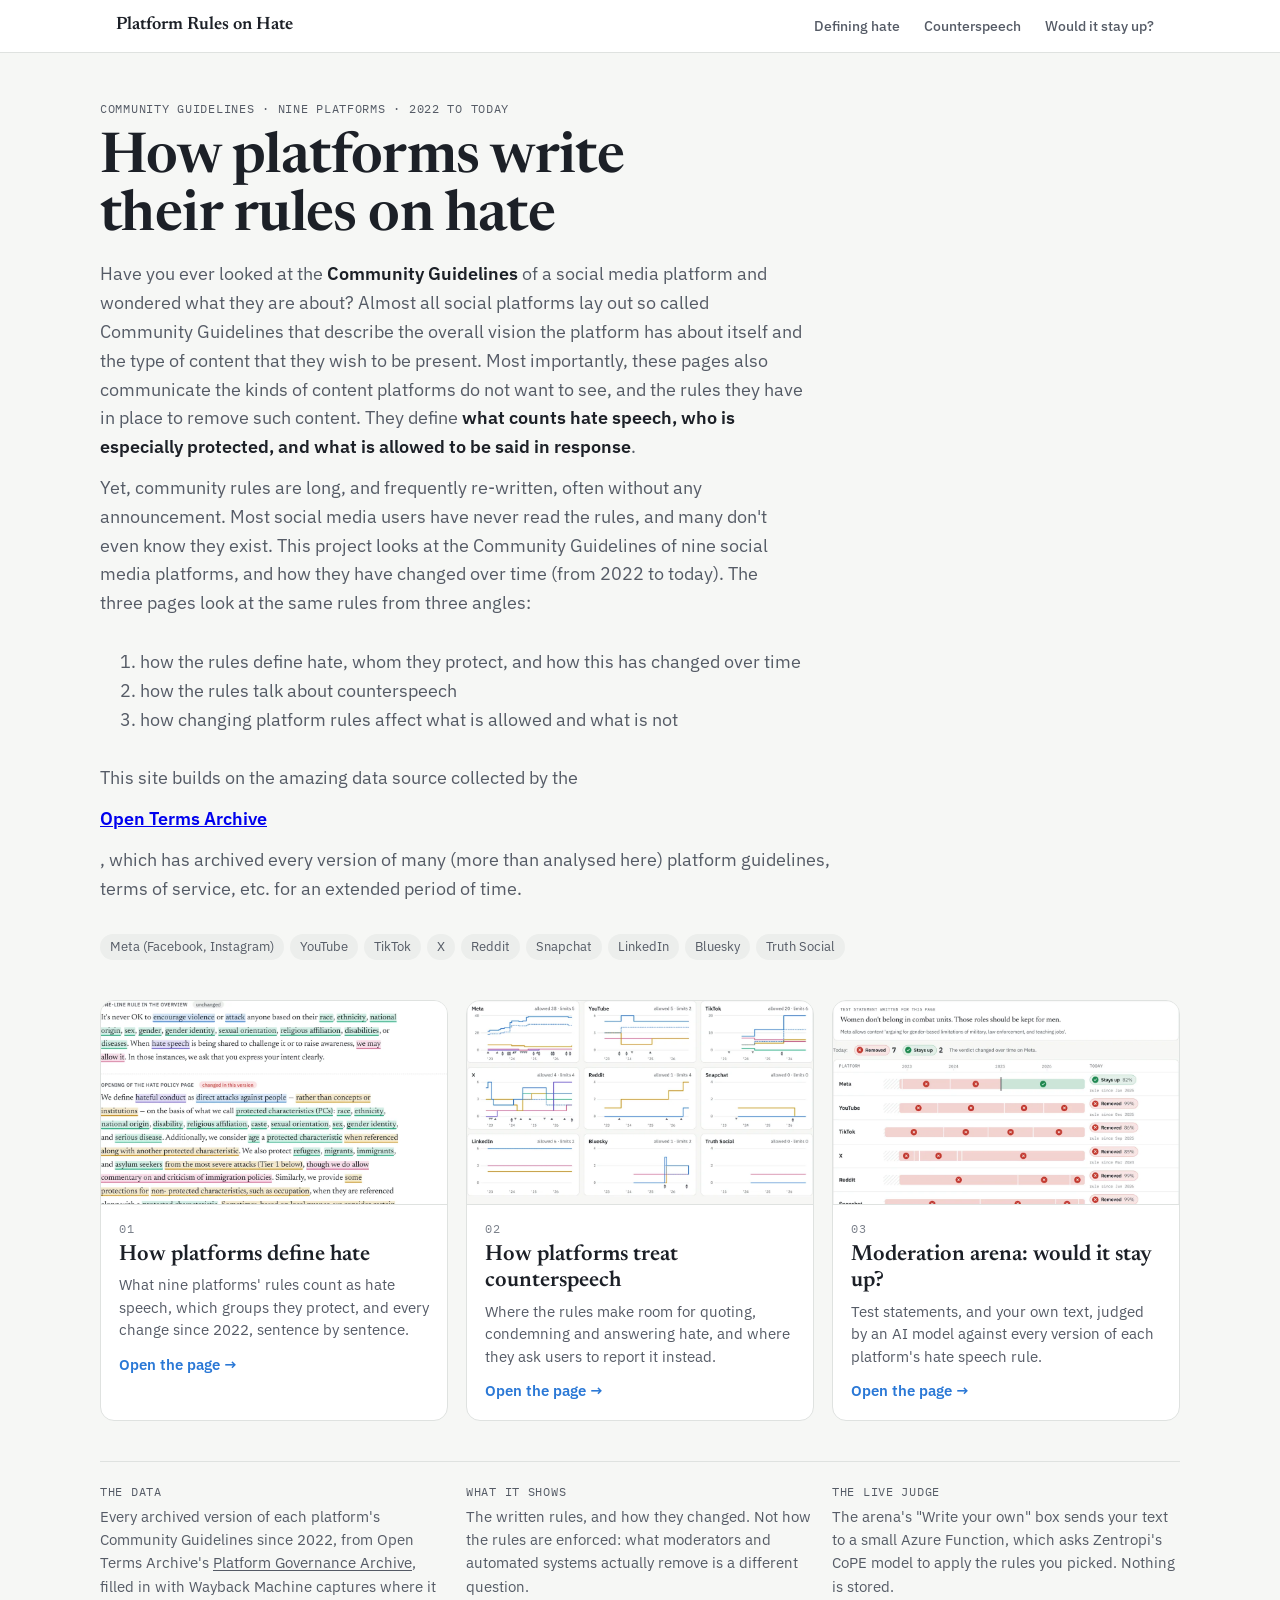
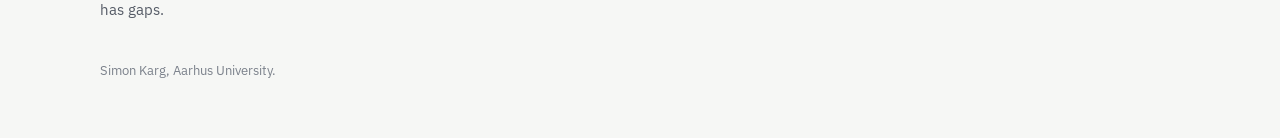
==== index.html @ 5f4159fd "Landing page intro" ====
<!doctype html>
<html lang="en"><head><meta charset="utf-8">
<meta name="viewport" content="width=device-width, initial-scale=1, viewport-fit=cover">
<title>Platform Rules on Hate</title>
<meta name="description" content="How nine social media platforms write, and rewrite, their rules on hate speech, 2022 to today.">
<link rel="preconnect" href="https://fonts.googleapis.com"><link rel="preconnect" href="https://fonts.gstatic.com" crossorigin>
<link rel="stylesheet" href="https://fonts.googleapis.com/css2?family=Newsreader:ital,opsz,wght@0,6..72,400;0,6..72,600;1,6..72,400&family=IBM+Plex+Sans:wght@400;500;600&family=IBM+Plex+Mono&display=swap">
<style>
:root { --paper:#f6f7f5; --sheet:#fff; --ink:#1c2027; --ink-2:#555b66; --ink-3:#7b818b; --rule:#dfe2e0; --chip:#eceeec; --accent:#2a78d6; color-scheme: light; }
@media (prefers-color-scheme: dark) { :root { --paper:#13161b; --sheet:#1b1f26; --ink:#e7e9ec; --ink-2:#a2a8b3; --ink-3:#868c97; --rule:#2e333c; --chip:#262b33; --accent:#4b93ea; color-scheme: dark; } }
* { box-sizing: border-box; }
body { background: var(--paper); color: var(--ink); font: 16px/1.6 "IBM Plex Sans", system-ui, sans-serif;
  padding: 0 max(16px, env(safe-area-inset-left, 0px)) 56px; }
main { max-width: 1080px; margin: 0 auto; display: grid; gap: 40px; }
.hero { display: grid; grid-template-columns: minmax(0, 1fr); gap: 14px; padding-top: 20px; max-width: 760px; }
.eyebrow { font: 12px "IBM Plex Mono", monospace; letter-spacing: .06em; text-transform: uppercase; color: var(--ink-2); }
h1 { font: 600 clamp(34px, 6vw, 56px)/1.04 Newsreader, Georgia, serif; margin: 0; text-wrap: balance; letter-spacing: -.01em; }
.intro { display: grid; gap: 12px; font-size: 18px; line-height: 1.6; color: var(--ink-2); }
.intro p { margin: 0; max-width: 64ch; }
.intro strong { color: var(--ink); font-weight: 600; }
.platforms { display: flex; flex-wrap: wrap; gap: 6px; margin-top: 4px; }
.platforms span { font-size: 13px; padding: 3px 10px; border-radius: 999px; background: var(--chip); color: var(--ink-2); }
.cards { display: grid; grid-template-columns: repeat(3, minmax(0, 1fr)); gap: 18px; }
@media (max-width: 900px) { .cards { grid-template-columns: minmax(0, 1fr); max-width: 620px; } }
a.card { display: grid; grid-template-rows: auto 1fr; background: var(--sheet); border: 1px solid var(--rule); border-radius: 14px;
  overflow: hidden; color: inherit; text-decoration: none; transition: border-color .15s, transform .15s, box-shadow .15s; }
a.card:hover, a.card:focus-visible { border-color: var(--ink-3); transform: translateY(-2px); box-shadow: 0 10px 28px -16px rgb(0 0 0 / .35); outline: none; }
a.card:focus-visible { outline: 2px solid var(--accent); outline-offset: 2px; }
@media (prefers-reduced-motion: reduce) { a.card { transition: none; } a.card:hover { transform: none; } }
.shot { aspect-ratio: 17 / 10; background: var(--chip); border-bottom: 1px solid var(--rule); overflow: hidden; }
.shot img { width: 100%; height: 100%; object-fit: cover; object-position: top left; display: block; }
.ct { padding: 16px 18px 18px; display: grid; gap: 6px; align-content: start; }
.ct .n { font: 12px "IBM Plex Mono", monospace; color: var(--ink-3); letter-spacing: .05em; text-transform: uppercase; }
.ct b { font: 600 22px/1.2 Newsreader, Georgia, serif; }
.ct span { color: var(--ink-2); font-size: 15px; line-height: 1.5; }
.ct .go { color: var(--accent); font-weight: 600; font-size: 14.5px; margin-top: 6px; }
.about { display: grid; grid-template-columns: repeat(3, minmax(0, 1fr)); gap: 18px; border-top: 1px solid var(--rule); padding-top: 22px; }
@media (max-width: 900px) { .about { grid-template-columns: minmax(0, 1fr); } }
.about h2 { font: 12px "IBM Plex Mono", monospace; letter-spacing: .06em; text-transform: uppercase; color: var(--ink-2); margin: 0 0 6px; font-weight: 400; }
.about p { margin: 0; font-size: 14.5px; color: var(--ink-2); max-width: 46ch; }
.about a { color: inherit; text-underline-offset: 2px; }
footer { font-size: 13px; color: var(--ink-3); }
</style>

<style id="pp-nav-css">
html { overflow-x: clip; scroll-padding-top: 64px; }   /* links to #anchors land below the bar */
body { margin: 0 !important; padding-top: 0 !important; }
.pp-nav { --n-bg: #ffffff; --n-ink: #1c2027; --n-ink2: #555b66; --n-rule: #dfe2e0; --n-on: #1c2027;
  position: sticky; top: 0; z-index: 50; margin: 0 calc(50% - 50vw) 28px; background: var(--n-bg);
  border-bottom: 1px solid var(--n-rule); font: 500 14px/1.2 "IBM Plex Sans", system-ui, -apple-system, sans-serif; }
@media (prefers-color-scheme: dark) { .pp-nav { --n-bg: #1b1f26; --n-ink: #e7e9ec; --n-ink2: #a2a8b3; --n-rule: #2e333c; --n-on: #e7e9ec; } }
.pp-nav .pp-in { max-width: 1080px; margin: 0 auto; padding: 0 max(16px, env(safe-area-inset-left, 0px));
  display: flex; align-items: center; gap: 8px 24px; min-height: 52px; }
.pp-nav a { color: var(--n-ink2); text-decoration: none; }
.pp-nav .pp-home { color: var(--n-ink); font: 600 18px/1.1 Newsreader, Georgia, serif; white-space: nowrap; margin-right: auto; }
.pp-nav .pp-links { display: flex; gap: 4px; overflow-x: auto; scrollbar-width: none; }
.pp-nav .pp-links a { padding: 16px 10px 14px; white-space: nowrap; border-bottom: 2px solid transparent; }
.pp-nav .pp-links a:hover { color: var(--n-ink); }
.pp-nav .pp-links a[aria-current="page"] { color: var(--n-on); border-bottom-color: var(--n-on); }
.pp-nav a:focus-visible { outline: 2px solid #2a78d6; outline-offset: -2px; }
@media (max-width: 640px) {
  .pp-nav .pp-in { flex-wrap: wrap; gap: 0; padding-top: 10px; }
  .pp-nav .pp-home { width: 100%; font-size: 16px; }
  .pp-nav .pp-links { margin: 0 -10px; }
  .pp-nav .pp-links a { padding: 10px 10px 9px; font-size: 13.5px; }
}
</style>
</head><body>
<nav class="pp-nav" aria-label="Site"><div class="pp-in"><a class="pp-home" href="./" aria-current="page">Platform Rules on Hate</a><div class="pp-links"><a href="hate_definitions.html">Defining hate</a><a href="counterspeech.html">Counterspeech</a><a href="arena.html">Would it stay up?</a></div></div></nav>
<main>
<header class="hero">
  <div class="eyebrow">Community Guidelines · nine platforms · 2022 to today</div>
  <h1>How platforms write their rules on hate</h1>
  <div class="intro"><!-- The landing page's introduction. Plain HTML paragraphs;
     build_site.py puts this file in as it is.  -->
<p>
     Have you ever looked at the <strong>Community Guidelines</strong> of a social media platform and wondered what they
     are about?

     Almost all social platforms lay out so called Community Guidelines that describe the overall vision the platform
     has about itself and the type of content that they wish to be present.

     Most importantly, these pages also communicate the kinds of content platforms do not want to see, and the rules
     they have in place to remove such content. They define <strong>what counts hate speech, who is especially
          protected, and
          what is allowed to be said in response</strong>.
</p>
<p>
     Yet, community rules are long, and frequently re-written, often without any announcement. Most social media users
     have never read the rules, and many don't even know they exist.

     This project looks at the Community Guidelines of nine social media platforms, and how they have changed over time
     (from 2022 to today). The three pages look at the same rules from three angles:

<ol>
     <li>how the rules define hate, whom they protect, and how this has changed over time</li>
     <li>how the rules talk about counterspeech</li>
     <li>how changing platform rules affect what is allowed and what is not</li>
</ol>


This site builds on the amazing data source collected by the <strong><a href="https://opentermsarchive.org"
          target="_blank" rel="noopener noreferrer">Open Terms Archive</a></strong>, which has archived every
version of many (more than analysed here) platform guidelines, terms of service, etc. for an extended period of
time.


</p></div>
  <div class="platforms" aria-label="Platforms"><span>Meta (Facebook, Instagram)</span><span>YouTube</span><span>TikTok</span><span>X</span><span>Reddit</span><span>Snapchat</span><span>LinkedIn</span><span>Bluesky</span><span>Truth Social</span></div>
</header>
<nav class="cards" aria-label="The three pages"><a class="card" href="hate_definitions.html"><div class="shot"><picture><source srcset="img/hate_definitions-dark.webp" media="(prefers-color-scheme: dark)"><img src="img/hate_definitions-light.webp" alt="Preview of How platforms define hate" loading="lazy" width="1020" height="600"></picture></div><div class="ct"><span class="n">01</span><b>How platforms define hate</b><span>What nine platforms&#x27; rules count as hate speech, which groups they protect, and every change since 2022, sentence by sentence.</span><span class="go">Open the page →</span></div></a><a class="card" href="counterspeech.html"><div class="shot"><picture><source srcset="img/counterspeech-dark.webp" media="(prefers-color-scheme: dark)"><img src="img/counterspeech-light.webp" alt="Preview of How platforms treat counterspeech" loading="lazy" width="1020" height="600"></picture></div><div class="ct"><span class="n">02</span><b>How platforms treat counterspeech</b><span>Where the rules make room for quoting, condemning and answering hate, and where they ask users to report it instead.</span><span class="go">Open the page →</span></div></a><a class="card" href="arena.html"><div class="shot"><picture><source srcset="img/arena-dark.webp" media="(prefers-color-scheme: dark)"><img src="img/arena-light.webp" alt="Preview of Moderation arena: would it stay up?" loading="lazy" width="1020" height="600"></picture></div><div class="ct"><span class="n">03</span><b>Moderation arena: would it stay up?</b><span>Test statements, and your own text, judged by an AI model against every version of each platform&#x27;s hate speech rule.</span><span class="go">Open the page →</span></div></a></nav>
<section class="about">
  <div><h2>The data</h2><p>Every archived version of each platform's Community Guidelines since 2022, from Open Terms Archive's
  <a href="https://github.com/OpenTermsArchive/pga-versions">Platform Governance Archive</a>, filled in with Wayback Machine captures where it has gaps.</p></div>
  <div><h2>What it shows</h2><p>The written rules, and how they changed. Not how the rules are enforced: what moderators and
  automated systems actually remove is a different question.</p></div>
  <div><h2>The live judge</h2><p>The arena's "Write your own" box sends your text to a small Azure Function, which asks Zentropi's
  CoPE model to apply the rules you picked. Nothing is stored.</p></div>
</section>
<footer>Simon Karg, Aarhus University.</footer>
</main>

</body></html>
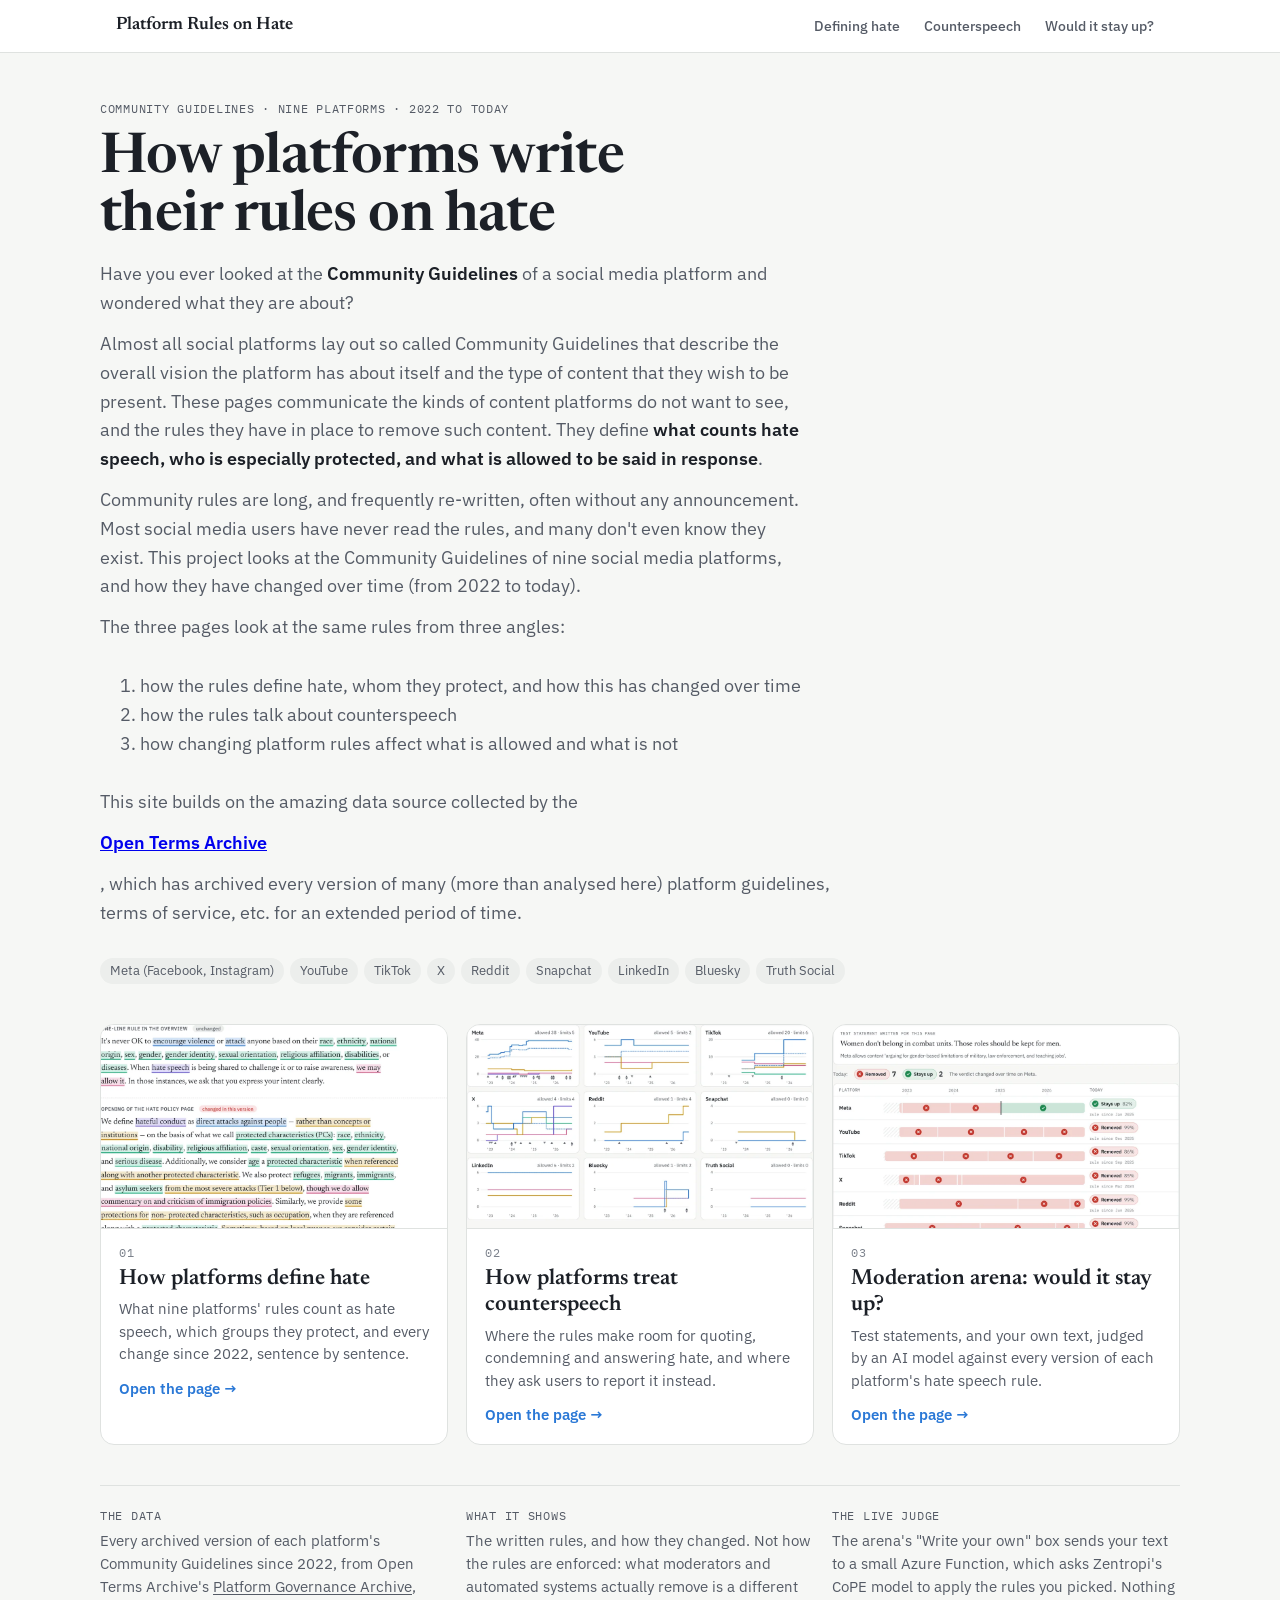
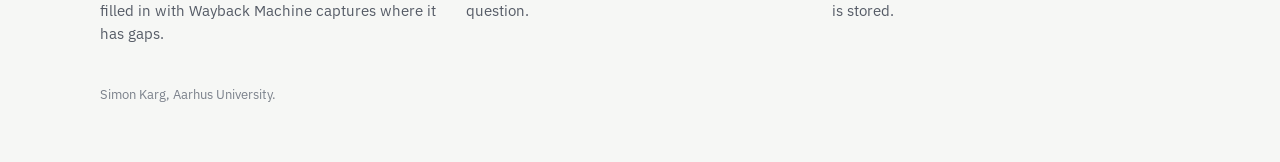
==== commit c6d38428: "update intro" ====
--- a/index.html
+++ b/index.html
@@ -76,21 +76,26 @@
 <p>
      Have you ever looked at the <strong>Community Guidelines</strong> of a social media platform and wondered what they
      are about?
-
+</p>
+<p>
      Almost all social platforms lay out so called Community Guidelines that describe the overall vision the platform
      has about itself and the type of content that they wish to be present.
 
-     Most importantly, these pages also communicate the kinds of content platforms do not want to see, and the rules
+     These pages communicate the kinds of content platforms do not want to see, and the rules
      they have in place to remove such content. They define <strong>what counts hate speech, who is especially
           protected, and
           what is allowed to be said in response</strong>.
 </p>
 <p>
-     Yet, community rules are long, and frequently re-written, often without any announcement. Most social media users
+     Community rules are long, and frequently re-written, often without any announcement. Most social media users
      have never read the rules, and many don't even know they exist.
 
      This project looks at the Community Guidelines of nine social media platforms, and how they have changed over time
-     (from 2022 to today). The three pages look at the same rules from three angles:
+     (from 2022 to today).
+
+</p>
+<p>
+     The three pages look at the same rules from three angles:
 
 <ol>
      <li>how the rules define hate, whom they protect, and how this has changed over time</li>
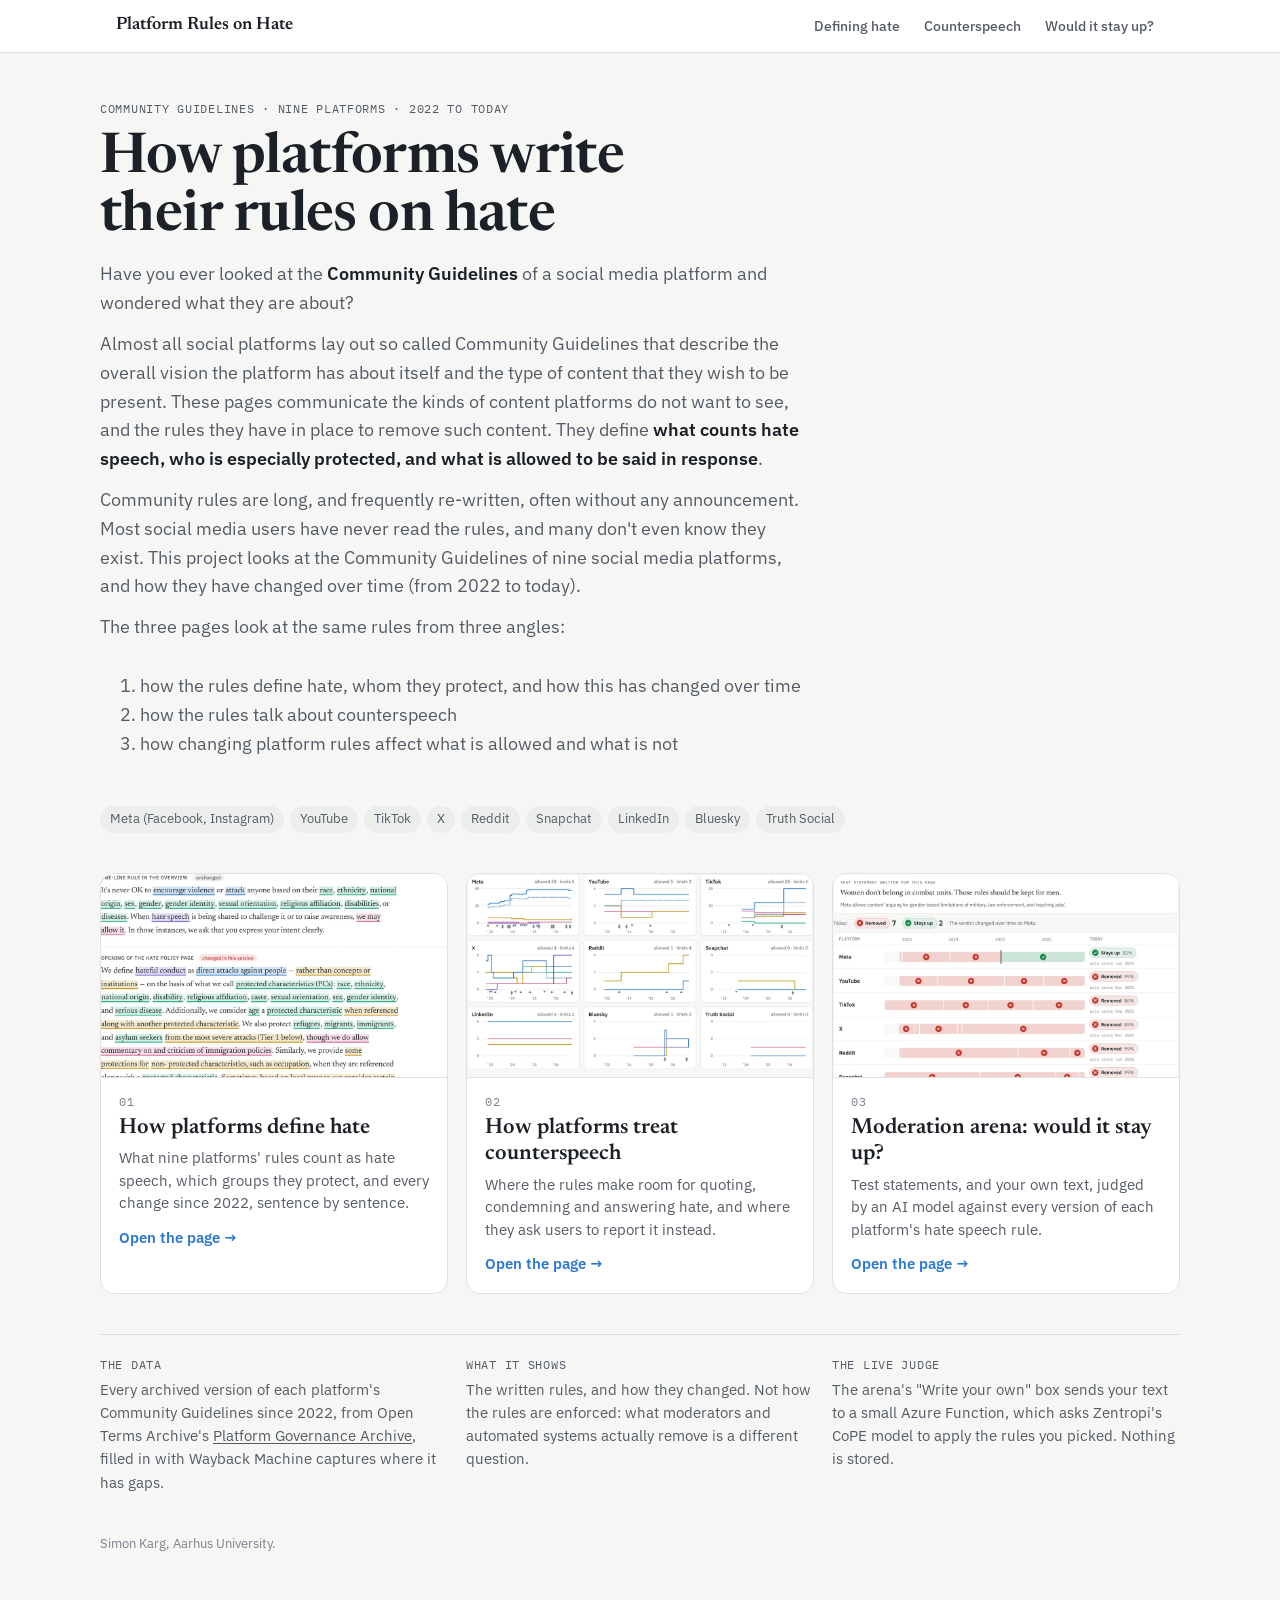
==== commit 7c20363c: "remove broken link" ====
--- a/index.html
+++ b/index.html
@@ -103,13 +103,6 @@
      <li>how changing platform rules affect what is allowed and what is not</li>
 </ol>
 
-
-This site builds on the amazing data source collected by the <strong><a href="https://opentermsarchive.org"
-          target="_blank" rel="noopener noreferrer">Open Terms Archive</a></strong>, which has archived every
-version of many (more than analysed here) platform guidelines, terms of service, etc. for an extended period of
-time.
-
-
 </p></div>
   <div class="platforms" aria-label="Platforms"><span>Meta (Facebook, Instagram)</span><span>YouTube</span><span>TikTok</span><span>X</span><span>Reddit</span><span>Snapchat</span><span>LinkedIn</span><span>Bluesky</span><span>Truth Social</span></div>
 </header>
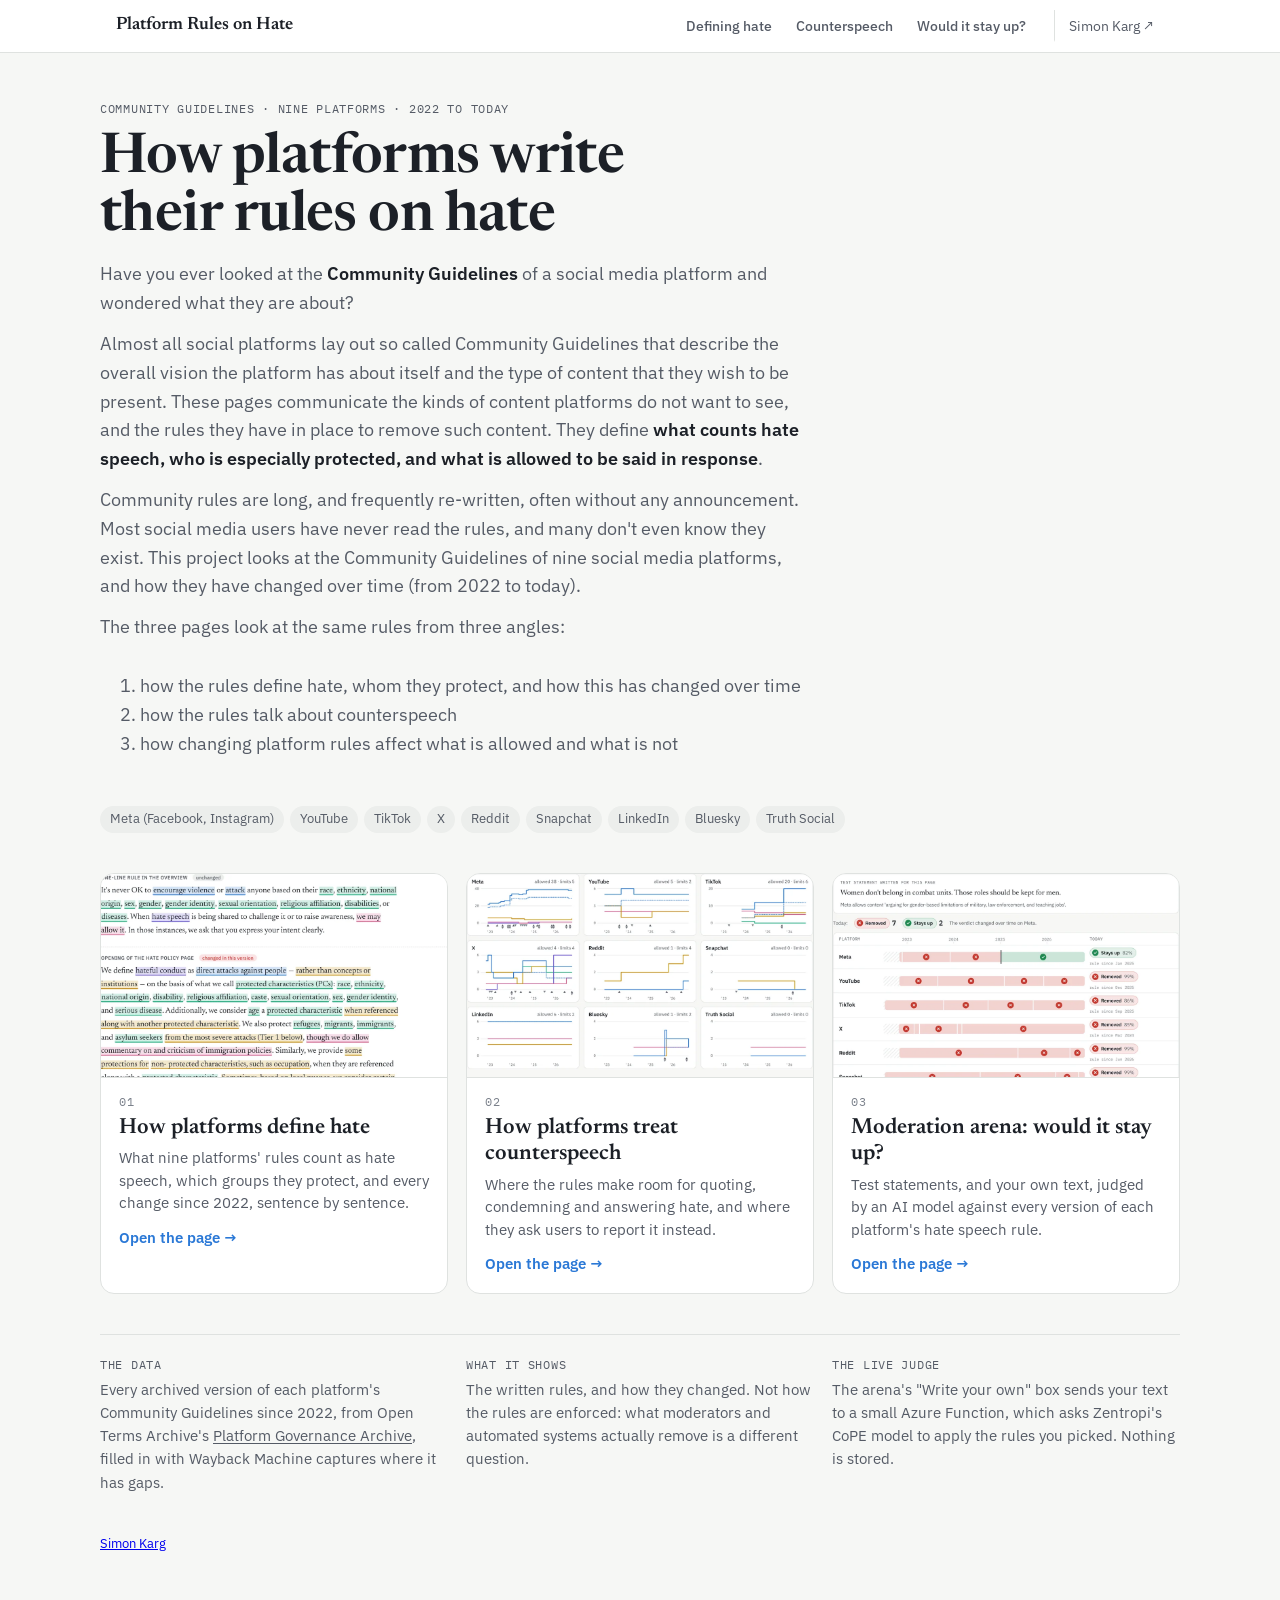
==== commit 7a184351: "add disclaimer" ====
--- a/index.html
+++ b/index.html
@@ -56,6 +56,8 @@
 .pp-nav .pp-links { display: flex; gap: 4px; overflow-x: auto; scrollbar-width: none; }
 .pp-nav .pp-links a { padding: 16px 10px 14px; white-space: nowrap; border-bottom: 2px solid transparent; }
 .pp-nav .pp-links a:hover { color: var(--n-ink); }
+.pp-nav .pp-links a.pp-me { margin-left: 14px; padding-left: 14px; border-left: 1px solid var(--n-rule); border-bottom-color: transparent;
+  padding-top: 8px; padding-bottom: 6px; margin-top: 8px; margin-bottom: 8px; font-weight: 400; }
 .pp-nav .pp-links a[aria-current="page"] { color: var(--n-on); border-bottom-color: var(--n-on); }
 .pp-nav a:focus-visible { outline: 2px solid #2a78d6; outline-offset: -2px; }
 @media (max-width: 640px) {
@@ -63,10 +65,13 @@
   .pp-nav .pp-home { width: 100%; font-size: 16px; }
   .pp-nav .pp-links { margin: 0 -10px; }
   .pp-nav .pp-links a { padding: 10px 10px 9px; font-size: 13.5px; }
+  .pp-nav .pp-in { position: relative; }
+  .pp-nav .pp-links a.pp-me { position: absolute; top: 10px; right: max(16px, env(safe-area-inset-right, 0px));
+    margin: 0; padding: 2px 0; border: 0; font-size: 13px; }
 }
 </style>
 </head><body>
-<nav class="pp-nav" aria-label="Site"><div class="pp-in"><a class="pp-home" href="./" aria-current="page">Platform Rules on Hate</a><div class="pp-links"><a href="hate_definitions.html">Defining hate</a><a href="counterspeech.html">Counterspeech</a><a href="arena.html">Would it stay up?</a></div></div></nav>
+<nav class="pp-nav" aria-label="Site"><div class="pp-in"><a class="pp-home" href="./" aria-current="page">Platform Rules on Hate</a><div class="pp-links"><a href="hate_definitions.html">Defining hate</a><a href="counterspeech.html">Counterspeech</a><a href="arena.html">Would it stay up?</a><a class="pp-me" href="https://simonkarg.github.io/">Simon Karg ↗</a></div></div></nav>
 <main>
 <header class="hero">
   <div class="eyebrow">Community Guidelines · nine platforms · 2022 to today</div>
@@ -115,7 +120,7 @@
   <div><h2>The live judge</h2><p>The arena's "Write your own" box sends your text to a small Azure Function, which asks Zentropi's
   CoPE model to apply the rules you picked. Nothing is stored.</p></div>
 </section>
-<footer>Simon Karg, Aarhus University.</footer>
+<footer><a href="https://simonkarg.github.io/">Simon Karg</a></footer>
 </main>
 
 </body></html>
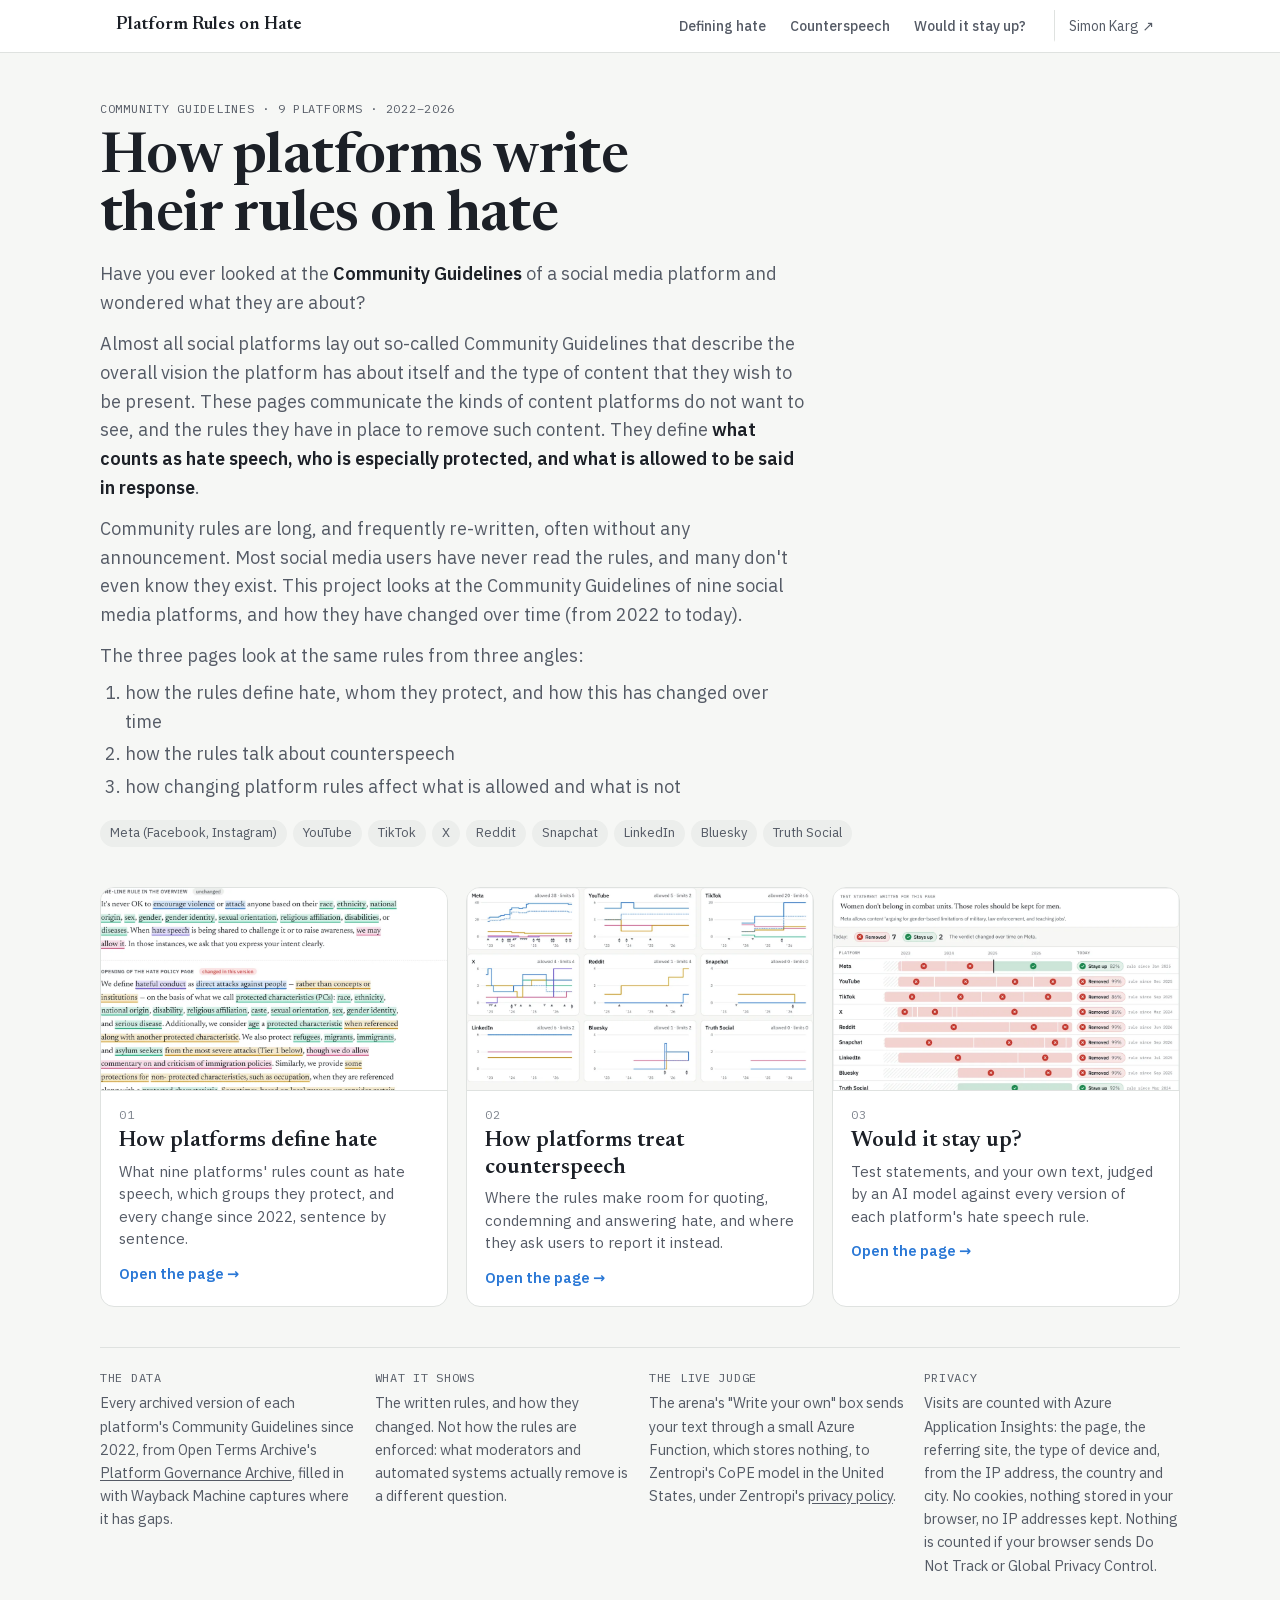
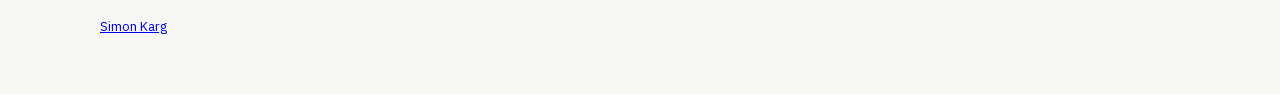
==== commit 6ac77862: "Fixes, link previews, own fonts, visitor count" ====
--- a/index.html
+++ b/index.html
@@ -1,10 +1,21 @@
 <!doctype html>
 <html lang="en"><head><meta charset="utf-8">
+<meta http-equiv="Content-Security-Policy" content="default-src 'self'; script-src 'self' 'sha256-sLiw4/C35bTuMMuhP58GywXRxWjBoM6W788Akjv48aw='; style-src 'self' 'unsafe-inline'; img-src 'self' data:; font-src 'self'; connect-src 'self' https://pp-arena-judge-sk.azurewebsites.net https://swedencentral-0.in.applicationinsights.azure.com; base-uri 'none'; form-action 'self'; object-src 'none'">
 <meta name="viewport" content="width=device-width, initial-scale=1, viewport-fit=cover">
 <title>Platform Rules on Hate</title>
-<meta name="description" content="How nine social media platforms write, and rewrite, their rules on hate speech, 2022 to today.">
-<link rel="preconnect" href="https://fonts.googleapis.com"><link rel="preconnect" href="https://fonts.gstatic.com" crossorigin>
-<link rel="stylesheet" href="https://fonts.googleapis.com/css2?family=Newsreader:ital,opsz,wght@0,6..72,400;0,6..72,600;1,6..72,400&family=IBM+Plex+Sans:wght@400;500;600&family=IBM+Plex+Mono&display=swap">
+<meta name="description" content="How nine social media platforms write, and rewrite, their rules on hate speech: definitions, counterspeech, and what an AI model makes of every version since 2022.">
+<link rel="canonical" href="https://simonkarg.github.io/platform-rules-on-hate/">
+<meta property="og:type" content="website">
+<meta property="og:site_name" content="Platform Rules on Hate">
+<meta property="og:title" content="Platform Rules on Hate">
+<meta property="og:description" content="How nine social media platforms write, and rewrite, their rules on hate speech: definitions, counterspeech, and what an AI model makes of every version since 2022.">
+<meta property="og:url" content="https://simonkarg.github.io/platform-rules-on-hate/">
+<meta property="og:image" content="https://simonkarg.github.io/platform-rules-on-hate/img/og-index.jpg">
+<meta property="og:image:width" content="1200">
+<meta property="og:image:height" content="630">
+<meta property="og:image:alt" content="Platform Rules on Hate: a preview of the page">
+<meta name="twitter:card" content="summary_large_image">
+<link rel="stylesheet" href="fonts/fonts.css">
 <style>
 :root { --paper:#f6f7f5; --sheet:#fff; --ink:#1c2027; --ink-2:#555b66; --ink-3:#7b818b; --rule:#dfe2e0; --chip:#eceeec; --accent:#2a78d6; color-scheme: light; }
 @media (prefers-color-scheme: dark) { :root { --paper:#13161b; --sheet:#1b1f26; --ink:#e7e9ec; --ink-2:#a2a8b3; --ink-3:#868c97; --rule:#2e333c; --chip:#262b33; --accent:#4b93ea; color-scheme: dark; } }
@@ -17,6 +28,7 @@
 h1 { font: 600 clamp(34px, 6vw, 56px)/1.04 Newsreader, Georgia, serif; margin: 0; text-wrap: balance; letter-spacing: -.01em; }
 .intro { display: grid; gap: 12px; font-size: 18px; line-height: 1.6; color: var(--ink-2); }
 .intro p { margin: 0; max-width: 64ch; }
+.intro ol { margin: -4px 0 0; padding-left: 1.4em; display: grid; gap: 4px; max-width: 64ch; }
 .intro strong { color: var(--ink); font-weight: 600; }
 .platforms { display: flex; flex-wrap: wrap; gap: 6px; margin-top: 4px; }
 .platforms span { font-size: 13px; padding: 3px 10px; border-radius: 999px; background: var(--chip); color: var(--ink-2); }
@@ -34,7 +46,7 @@
 .ct b { font: 600 22px/1.2 Newsreader, Georgia, serif; }
 .ct span { color: var(--ink-2); font-size: 15px; line-height: 1.5; }
 .ct .go { color: var(--accent); font-weight: 600; font-size: 14.5px; margin-top: 6px; }
-.about { display: grid; grid-template-columns: repeat(3, minmax(0, 1fr)); gap: 18px; border-top: 1px solid var(--rule); padding-top: 22px; }
+.about { display: grid; grid-template-columns: repeat(4, minmax(0, 1fr)); gap: 18px; border-top: 1px solid var(--rule); padding-top: 22px; }
 @media (max-width: 900px) { .about { grid-template-columns: minmax(0, 1fr); } }
 .about h2 { font: 12px "IBM Plex Mono", monospace; letter-spacing: .06em; text-transform: uppercase; color: var(--ink-2); margin: 0 0 6px; font-weight: 400; }
 .about p { margin: 0; font-size: 14.5px; color: var(--ink-2); max-width: 46ch; }
@@ -69,12 +81,15 @@
   .pp-nav .pp-links a.pp-me { position: absolute; top: 10px; right: max(16px, env(safe-area-inset-right, 0px));
     margin: 0; padding: 2px 0; border: 0; font-size: 13px; }
 }
+.pp-privacy { max-width: 980px; margin: 32px auto 0; text-align: center; font: 12.5px/1.5 "IBM Plex Sans", system-ui, sans-serif; color: #6b717b; }
+.pp-privacy a { color: inherit; text-underline-offset: 2px; }
+@media (prefers-color-scheme: dark) { .pp-privacy { color: #8f95a0; } }
 </style>
 </head><body>
 <nav class="pp-nav" aria-label="Site"><div class="pp-in"><a class="pp-home" href="./" aria-current="page">Platform Rules on Hate</a><div class="pp-links"><a href="hate_definitions.html">Defining hate</a><a href="counterspeech.html">Counterspeech</a><a href="arena.html">Would it stay up?</a><a class="pp-me" href="https://simonkarg.github.io/">Simon Karg ↗</a></div></div></nav>
 <main>
 <header class="hero">
-  <div class="eyebrow">Community Guidelines · nine platforms · 2022 to today</div>
+  <div class="eyebrow">Community Guidelines · 9 platforms · 2022⁠–⁠2026</div>
   <h1>How platforms write their rules on hate</h1>
   <div class="intro"><!-- The landing page's introduction. Plain HTML paragraphs;
      build_site.py puts this file in as it is.  -->
@@ -83,11 +98,11 @@
      are about?
 </p>
 <p>
-     Almost all social platforms lay out so called Community Guidelines that describe the overall vision the platform
+     Almost all social platforms lay out so-called Community Guidelines that describe the overall vision the platform
      has about itself and the type of content that they wish to be present.
 
      These pages communicate the kinds of content platforms do not want to see, and the rules
-     they have in place to remove such content. They define <strong>what counts hate speech, who is especially
+     they have in place to remove such content. They define <strong>what counts as hate speech, who is especially
           protected, and
           what is allowed to be said in response</strong>.
 </p>
@@ -101,26 +116,50 @@
 </p>
 <p>
      The three pages look at the same rules from three angles:
-
+</p>
 <ol>
      <li>how the rules define hate, whom they protect, and how this has changed over time</li>
      <li>how the rules talk about counterspeech</li>
      <li>how changing platform rules affect what is allowed and what is not</li>
-</ol>
-
-</p></div>
+</ol></div>
   <div class="platforms" aria-label="Platforms"><span>Meta (Facebook, Instagram)</span><span>YouTube</span><span>TikTok</span><span>X</span><span>Reddit</span><span>Snapchat</span><span>LinkedIn</span><span>Bluesky</span><span>Truth Social</span></div>
 </header>
-<nav class="cards" aria-label="The three pages"><a class="card" href="hate_definitions.html"><div class="shot"><picture><source srcset="img/hate_definitions-dark.webp" media="(prefers-color-scheme: dark)"><img src="img/hate_definitions-light.webp" alt="Preview of How platforms define hate" loading="lazy" width="1020" height="600"></picture></div><div class="ct"><span class="n">01</span><b>How platforms define hate</b><span>What nine platforms&#x27; rules count as hate speech, which groups they protect, and every change since 2022, sentence by sentence.</span><span class="go">Open the page →</span></div></a><a class="card" href="counterspeech.html"><div class="shot"><picture><source srcset="img/counterspeech-dark.webp" media="(prefers-color-scheme: dark)"><img src="img/counterspeech-light.webp" alt="Preview of How platforms treat counterspeech" loading="lazy" width="1020" height="600"></picture></div><div class="ct"><span class="n">02</span><b>How platforms treat counterspeech</b><span>Where the rules make room for quoting, condemning and answering hate, and where they ask users to report it instead.</span><span class="go">Open the page →</span></div></a><a class="card" href="arena.html"><div class="shot"><picture><source srcset="img/arena-dark.webp" media="(prefers-color-scheme: dark)"><img src="img/arena-light.webp" alt="Preview of Moderation arena: would it stay up?" loading="lazy" width="1020" height="600"></picture></div><div class="ct"><span class="n">03</span><b>Moderation arena: would it stay up?</b><span>Test statements, and your own text, judged by an AI model against every version of each platform&#x27;s hate speech rule.</span><span class="go">Open the page →</span></div></a></nav>
+<nav class="cards" aria-label="The three pages"><a class="card" href="hate_definitions.html"><div class="shot"><picture><source srcset="img/hate_definitions-dark.webp" media="(prefers-color-scheme: dark)"><img src="img/hate_definitions-light.webp" alt="Preview of How platforms define hate" loading="lazy" width="1020" height="600"></picture></div><div class="ct"><span class="n">01</span><b>How platforms define hate</b><span>What nine platforms&#x27; rules count as hate speech, which groups they protect, and every change since 2022, sentence by sentence.</span><span class="go">Open the page →</span></div></a><a class="card" href="counterspeech.html"><div class="shot"><picture><source srcset="img/counterspeech-dark.webp" media="(prefers-color-scheme: dark)"><img src="img/counterspeech-light.webp" alt="Preview of How platforms treat counterspeech" loading="lazy" width="1020" height="600"></picture></div><div class="ct"><span class="n">02</span><b>How platforms treat counterspeech</b><span>Where the rules make room for quoting, condemning and answering hate, and where they ask users to report it instead.</span><span class="go">Open the page →</span></div></a><a class="card" href="arena.html"><div class="shot"><picture><source srcset="img/arena-dark.webp" media="(prefers-color-scheme: dark)"><img src="img/arena-light.webp" alt="Preview of Would it stay up?" loading="lazy" width="1020" height="600"></picture></div><div class="ct"><span class="n">03</span><b>Would it stay up?</b><span>Test statements, and your own text, judged by an AI model against every version of each platform&#x27;s hate speech rule.</span><span class="go">Open the page →</span></div></a></nav>
 <section class="about">
   <div><h2>The data</h2><p>Every archived version of each platform's Community Guidelines since 2022, from Open Terms Archive's
   <a href="https://github.com/OpenTermsArchive/pga-versions">Platform Governance Archive</a>, filled in with Wayback Machine captures where it has gaps.</p></div>
   <div><h2>What it shows</h2><p>The written rules, and how they changed. Not how the rules are enforced: what moderators and
   automated systems actually remove is a different question.</p></div>
-  <div><h2>The live judge</h2><p>The arena's "Write your own" box sends your text to a small Azure Function, which asks Zentropi's
-  CoPE model to apply the rules you picked. Nothing is stored.</p></div>
+  <div><h2>The live judge</h2><p>The arena's "Write your own" box sends your text through a small Azure Function, which stores
+  nothing, to Zentropi's CoPE model in the United States, under Zentropi's <a href="https://zentropi.ai/legal/privacy">privacy policy</a>.</p></div>
+  <div id="privacy"><h2>Privacy</h2><p>Visits are counted with Azure Application Insights: the page, the referring
+  site, the type of device and, from the IP address, the country and city. No cookies, nothing stored in your browser, no
+  IP addresses kept. Nothing is counted if your browser sends Do Not Track or Global Privacy Control.</p></div>
 </section>
 <footer><a href="https://simonkarg.github.io/">Simon Karg</a></footer>
 </main>
 
+
+<script>
+(() => {
+  const CS = "InstrumentationKey=4e86ea7f-41b3-462a-9a30-abd2c3bdaeec;IngestionEndpoint=https://swedencentral-0.in.applicationinsights.azure.com/;LiveEndpoint=https://swedencentral.livediagnostics.monitor.azure.com/;ApplicationId=652c226d-5dbb-424f-9253-1a395767fb6c", PAGE = "Platform Rules on Hate";
+  if (navigator.doNotTrack === "1" || navigator.globalPrivacyControl) return;
+  const kv = Object.fromEntries(CS.split(";").filter(Boolean).map(x => { const i = x.indexOf("=");
+    return [x.slice(0, i).trim().toLowerCase(), x.slice(i + 1).trim()]; }));
+  const key = kv.instrumentationkey; if (!key) return;
+  const url = (kv.ingestionendpoint || "https://dc.services.visualstudio.com/").replace(/\/?$/, "/") + "v2/track";
+  const ref = (() => { try { const r = new URL(document.referrer); return r.host === location.host ? "(this site)" : r.host; }
+    catch (e) { return "(none)"; } })();
+  const device = matchMedia("(max-width: 640px)").matches ? "phone" : matchMedia("(max-width: 1024px)").matches ? "tablet" : "desktop";
+  const send = (type, data) => {
+    const body = JSON.stringify([{ name: `Microsoft.ApplicationInsights.${key.replace(/-/g, "")}.${type}`, time: new Date().toISOString(),
+      iKey: key, tags: { "ai.operation.name": PAGE, "ai.device.type": "Browser", "ai.internal.sdkVersion": "pp-beacon:1" },
+      data: { baseType: type + "Data", baseData: Object.assign({ ver: 2 }, data) } }]);
+    try { fetch(url, { method: "POST", body, keepalive: true, headers: { "Content-Type": "application/json" } }).catch(() => {}); } catch (e) {}
+  };
+  send("Pageview", { name: PAGE, url: location.origin + location.pathname,
+    properties: { referrer: ref, device, language: (navigator.language || "").slice(0, 2) } });
+  addEventListener("pp:event", e => send("Event", { name: e.detail.name, properties: Object.assign({ page: PAGE }, e.detail.props || {}) }));
+})();
+</script>
 </body></html>
--- a/fonts/fonts.css
+++ b/fonts/fonts.css
@@ -0,0 +1,136 @@
+/* Self-hosted fonts (no request to Google): Newsreader, IBM Plex Sans and IBM Plex Mono, Latin and Latin
+   Extended subsets, as served by Google Fonts. All three are under the SIL Open Font License 1.1 (OFL.txt). */
+@font-face {
+  font-family: 'IBM Plex Mono';
+  font-style: normal;
+  font-weight: 400;
+  font-display: swap;
+  src: url(ibm-plex-mono-400-latin-ext.woff2) format('woff2');
+  unicode-range: U+0100-02BA, U+02BD-02C5, U+02C7-02CC, U+02CE-02D7, U+02DD-02FF, U+0304, U+0308, U+0329, U+1D00-1DBF, U+1E00-1E9F, U+1EF2-1EFF, U+2020, U+20A0-20AB, U+20AD-20C4, U+2113, U+2C60-2C7F, U+A720-A7FF;
+}
+@font-face {
+  font-family: 'IBM Plex Mono';
+  font-style: normal;
+  font-weight: 400;
+  font-display: swap;
+  src: url(ibm-plex-mono-400-latin.woff2) format('woff2');
+  unicode-range: U+0000-00FF, U+0131, U+0152-0153, U+02BB-02BC, U+02C6, U+02DA, U+02DC, U+0304, U+0308, U+0329, U+2000-206F, U+20AC, U+2122, U+2191, U+2193, U+2212, U+2215, U+FEFF, U+FFFD;
+}
+@font-face {
+  font-family: 'IBM Plex Mono';
+  font-style: normal;
+  font-weight: 500;
+  font-display: swap;
+  src: url(ibm-plex-mono-500-latin-ext.woff2) format('woff2');
+  unicode-range: U+0100-02BA, U+02BD-02C5, U+02C7-02CC, U+02CE-02D7, U+02DD-02FF, U+0304, U+0308, U+0329, U+1D00-1DBF, U+1E00-1E9F, U+1EF2-1EFF, U+2020, U+20A0-20AB, U+20AD-20C4, U+2113, U+2C60-2C7F, U+A720-A7FF;
+}
+@font-face {
+  font-family: 'IBM Plex Mono';
+  font-style: normal;
+  font-weight: 500;
+  font-display: swap;
+  src: url(ibm-plex-mono-500-latin.woff2) format('woff2');
+  unicode-range: U+0000-00FF, U+0131, U+0152-0153, U+02BB-02BC, U+02C6, U+02DA, U+02DC, U+0304, U+0308, U+0329, U+2000-206F, U+20AC, U+2122, U+2191, U+2193, U+2212, U+2215, U+FEFF, U+FFFD;
+}
+@font-face {
+  font-family: 'IBM Plex Sans';
+  font-style: normal;
+  font-weight: 400;
+  font-stretch: 100%;
+  font-display: swap;
+  src: url(ibm-plex-sans-normal-latin-ext.woff2) format('woff2');
+  unicode-range: U+0100-02BA, U+02BD-02C5, U+02C7-02CC, U+02CE-02D7, U+02DD-02FF, U+0304, U+0308, U+0329, U+1D00-1DBF, U+1E00-1E9F, U+1EF2-1EFF, U+2020, U+20A0-20AB, U+20AD-20C4, U+2113, U+2C60-2C7F, U+A720-A7FF;
+}
+@font-face {
+  font-family: 'IBM Plex Sans';
+  font-style: normal;
+  font-weight: 400;
+  font-stretch: 100%;
+  font-display: swap;
+  src: url(ibm-plex-sans-normal-latin.woff2) format('woff2');
+  unicode-range: U+0000-00FF, U+0131, U+0152-0153, U+02BB-02BC, U+02C6, U+02DA, U+02DC, U+0304, U+0308, U+0329, U+2000-206F, U+20AC, U+2122, U+2191, U+2193, U+2212, U+2215, U+FEFF, U+FFFD;
+}
+@font-face {
+  font-family: 'IBM Plex Sans';
+  font-style: normal;
+  font-weight: 500;
+  font-stretch: 100%;
+  font-display: swap;
+  src: url(ibm-plex-sans-normal-latin-ext.woff2) format('woff2');
+  unicode-range: U+0100-02BA, U+02BD-02C5, U+02C7-02CC, U+02CE-02D7, U+02DD-02FF, U+0304, U+0308, U+0329, U+1D00-1DBF, U+1E00-1E9F, U+1EF2-1EFF, U+2020, U+20A0-20AB, U+20AD-20C4, U+2113, U+2C60-2C7F, U+A720-A7FF;
+}
+@font-face {
+  font-family: 'IBM Plex Sans';
+  font-style: normal;
+  font-weight: 500;
+  font-stretch: 100%;
+  font-display: swap;
+  src: url(ibm-plex-sans-normal-latin.woff2) format('woff2');
+  unicode-range: U+0000-00FF, U+0131, U+0152-0153, U+02BB-02BC, U+02C6, U+02DA, U+02DC, U+0304, U+0308, U+0329, U+2000-206F, U+20AC, U+2122, U+2191, U+2193, U+2212, U+2215, U+FEFF, U+FFFD;
+}
+@font-face {
+  font-family: 'IBM Plex Sans';
+  font-style: normal;
+  font-weight: 600;
+  font-stretch: 100%;
+  font-display: swap;
+  src: url(ibm-plex-sans-normal-latin-ext.woff2) format('woff2');
+  unicode-range: U+0100-02BA, U+02BD-02C5, U+02C7-02CC, U+02CE-02D7, U+02DD-02FF, U+0304, U+0308, U+0329, U+1D00-1DBF, U+1E00-1E9F, U+1EF2-1EFF, U+2020, U+20A0-20AB, U+20AD-20C4, U+2113, U+2C60-2C7F, U+A720-A7FF;
+}
+@font-face {
+  font-family: 'IBM Plex Sans';
+  font-style: normal;
+  font-weight: 600;
+  font-stretch: 100%;
+  font-display: swap;
+  src: url(ibm-plex-sans-normal-latin.woff2) format('woff2');
+  unicode-range: U+0000-00FF, U+0131, U+0152-0153, U+02BB-02BC, U+02C6, U+02DA, U+02DC, U+0304, U+0308, U+0329, U+2000-206F, U+20AC, U+2122, U+2191, U+2193, U+2212, U+2215, U+FEFF, U+FFFD;
+}
+@font-face {
+  font-family: 'Newsreader';
+  font-style: italic;
+  font-weight: 400;
+  font-display: swap;
+  src: url(newsreader-italic-latin-ext.woff2) format('woff2');
+  unicode-range: U+0100-02BA, U+02BD-02C5, U+02C7-02CC, U+02CE-02D7, U+02DD-02FF, U+0304, U+0308, U+0329, U+1D00-1DBF, U+1E00-1E9F, U+1EF2-1EFF, U+2020, U+20A0-20AB, U+20AD-20C4, U+2113, U+2C60-2C7F, U+A720-A7FF;
+}
+@font-face {
+  font-family: 'Newsreader';
+  font-style: italic;
+  font-weight: 400;
+  font-display: swap;
+  src: url(newsreader-italic-latin.woff2) format('woff2');
+  unicode-range: U+0000-00FF, U+0131, U+0152-0153, U+02BB-02BC, U+02C6, U+02DA, U+02DC, U+0304, U+0308, U+0329, U+2000-206F, U+20AC, U+2122, U+2191, U+2193, U+2212, U+2215, U+FEFF, U+FFFD;
+}
+@font-face {
+  font-family: 'Newsreader';
+  font-style: normal;
+  font-weight: 400;
+  font-display: swap;
+  src: url(newsreader-normal-latin-ext.woff2) format('woff2');
+  unicode-range: U+0100-02BA, U+02BD-02C5, U+02C7-02CC, U+02CE-02D7, U+02DD-02FF, U+0304, U+0308, U+0329, U+1D00-1DBF, U+1E00-1E9F, U+1EF2-1EFF, U+2020, U+20A0-20AB, U+20AD-20C4, U+2113, U+2C60-2C7F, U+A720-A7FF;
+}
+@font-face {
+  font-family: 'Newsreader';
+  font-style: normal;
+  font-weight: 400;
+  font-display: swap;
+  src: url(newsreader-normal-latin.woff2) format('woff2');
+  unicode-range: U+0000-00FF, U+0131, U+0152-0153, U+02BB-02BC, U+02C6, U+02DA, U+02DC, U+0304, U+0308, U+0329, U+2000-206F, U+20AC, U+2122, U+2191, U+2193, U+2212, U+2215, U+FEFF, U+FFFD;
+}
+@font-face {
+  font-family: 'Newsreader';
+  font-style: normal;
+  font-weight: 600;
+  font-display: swap;
+  src: url(newsreader-normal-latin-ext.woff2) format('woff2');
+  unicode-range: U+0100-02BA, U+02BD-02C5, U+02C7-02CC, U+02CE-02D7, U+02DD-02FF, U+0304, U+0308, U+0329, U+1D00-1DBF, U+1E00-1E9F, U+1EF2-1EFF, U+2020, U+20A0-20AB, U+20AD-20C4, U+2113, U+2C60-2C7F, U+A720-A7FF;
+}
+@font-face {
+  font-family: 'Newsreader';
+  font-style: normal;
+  font-weight: 600;
+  font-display: swap;
+  src: url(newsreader-normal-latin.woff2) format('woff2');
+  unicode-range: U+0000-00FF, U+0131, U+0152-0153, U+02BB-02BC, U+02C6, U+02DA, U+02DC, U+0304, U+0308, U+0329, U+2000-206F, U+20AC, U+2122, U+2191, U+2193, U+2212, U+2215, U+FEFF, U+FFFD;
+}
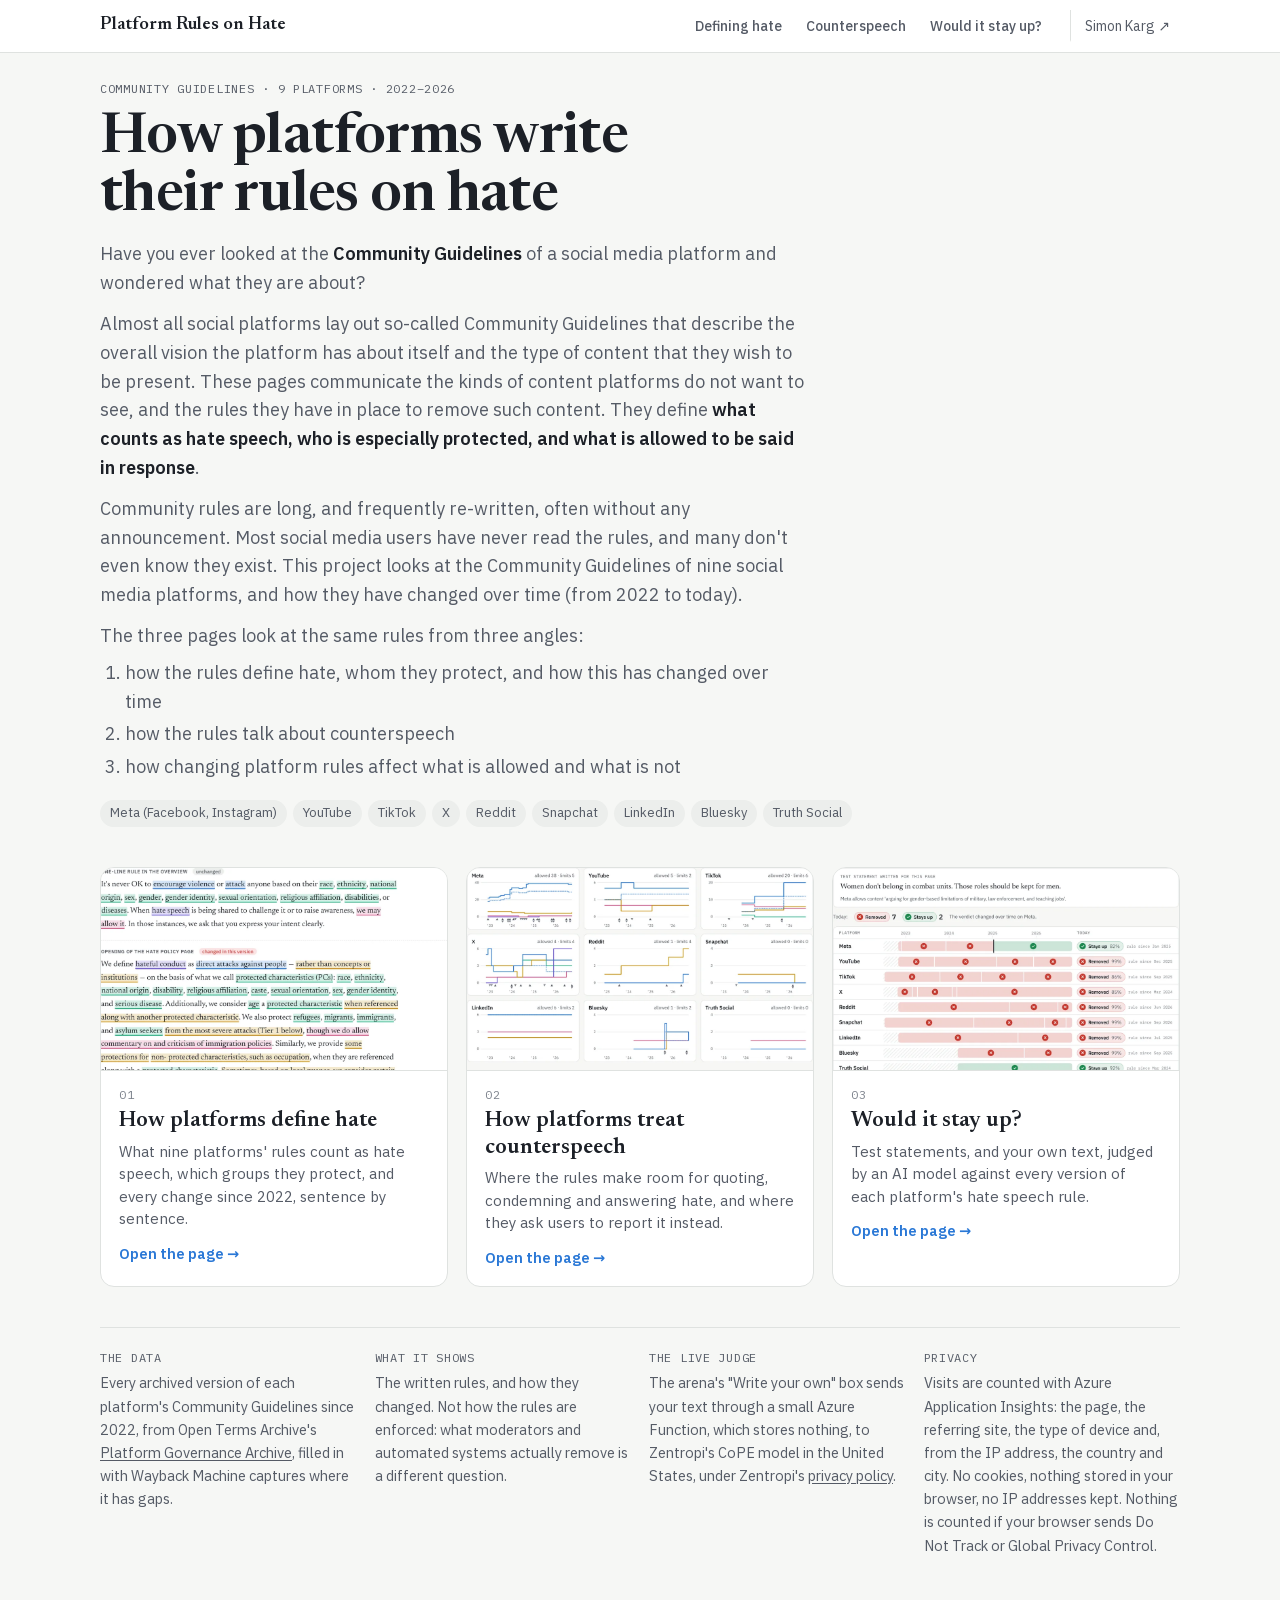
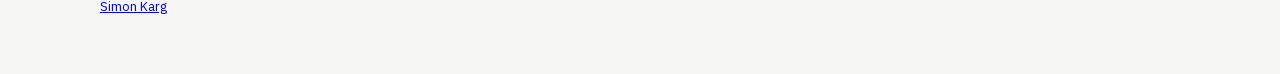
==== commit a5476014: "fix sizes" ====
--- a/index.html
+++ b/index.html
@@ -16,6 +16,9 @@
 <meta property="og:image:alt" content="Platform Rules on Hate: a preview of the page">
 <meta name="twitter:card" content="summary_large_image">
 <link rel="stylesheet" href="fonts/fonts.css">
+<link rel="icon" href="img/favicon-32.png" sizes="32x32" type="image/png">
+<link rel="icon" href="img/favicon.svg" type="image/svg+xml">
+<link rel="apple-touch-icon" href="img/apple-touch-icon.png">
 <style>
 :root { --paper:#f6f7f5; --sheet:#fff; --ink:#1c2027; --ink-2:#555b66; --ink-3:#7b818b; --rule:#dfe2e0; --chip:#eceeec; --accent:#2a78d6; color-scheme: light; }
 @media (prefers-color-scheme: dark) { :root { --paper:#13161b; --sheet:#1b1f26; --ink:#e7e9ec; --ink-2:#a2a8b3; --ink-3:#868c97; --rule:#2e333c; --chip:#262b33; --accent:#4b93ea; color-scheme: dark; } }
@@ -23,7 +26,7 @@
 body { background: var(--paper); color: var(--ink); font: 16px/1.6 "IBM Plex Sans", system-ui, sans-serif;
   padding: 0 max(16px, env(safe-area-inset-left, 0px)) 56px; }
 main { max-width: 1080px; margin: 0 auto; display: grid; gap: 40px; }
-.hero { display: grid; grid-template-columns: minmax(0, 1fr); gap: 14px; padding-top: 20px; max-width: 760px; }
+.hero { display: grid; grid-template-columns: minmax(0, 1fr); gap: 14px; max-width: 760px; }
 .eyebrow { font: 12px "IBM Plex Mono", monospace; letter-spacing: .06em; text-transform: uppercase; color: var(--ink-2); }
 h1 { font: 600 clamp(34px, 6vw, 56px)/1.04 Newsreader, Georgia, serif; margin: 0; text-wrap: balance; letter-spacing: -.01em; }
 .intro { display: grid; gap: 12px; font-size: 18px; line-height: 1.6; color: var(--ink-2); }
@@ -61,7 +64,7 @@
   position: sticky; top: 0; z-index: 50; margin: 0 calc(50% - 50vw) 28px; background: var(--n-bg);
   border-bottom: 1px solid var(--n-rule); font: 500 14px/1.2 "IBM Plex Sans", system-ui, -apple-system, sans-serif; }
 @media (prefers-color-scheme: dark) { .pp-nav { --n-bg: #1b1f26; --n-ink: #e7e9ec; --n-ink2: #a2a8b3; --n-rule: #2e333c; --n-on: #e7e9ec; } }
-.pp-nav .pp-in { max-width: 1080px; margin: 0 auto; padding: 0 max(16px, env(safe-area-inset-left, 0px));
+.pp-nav .pp-in { max-width: 1112px; margin: 0 auto; padding: 0 max(16px, env(safe-area-inset-left, 0px));   /* 1080 + padding: lines up with the pages */
   display: flex; align-items: center; gap: 8px 24px; min-height: 52px; }
 .pp-nav a { color: var(--n-ink2); text-decoration: none; }
 .pp-nav .pp-home { color: var(--n-ink); font: 600 18px/1.1 Newsreader, Georgia, serif; white-space: nowrap; margin-right: auto; }
@@ -81,7 +84,7 @@
   .pp-nav .pp-links a.pp-me { position: absolute; top: 10px; right: max(16px, env(safe-area-inset-right, 0px));
     margin: 0; padding: 2px 0; border: 0; font-size: 13px; }
 }
-.pp-privacy { max-width: 980px; margin: 32px auto 0; text-align: center; font: 12.5px/1.5 "IBM Plex Sans", system-ui, sans-serif; color: #6b717b; }
+.pp-privacy { max-width: 1080px; margin: 32px auto 0; text-align: center; font: 12.5px/1.5 "IBM Plex Sans", system-ui, sans-serif; color: #6b717b; }
 .pp-privacy a { color: inherit; text-underline-offset: 2px; }
 @media (prefers-color-scheme: dark) { .pp-privacy { color: #8f95a0; } }
 </style>
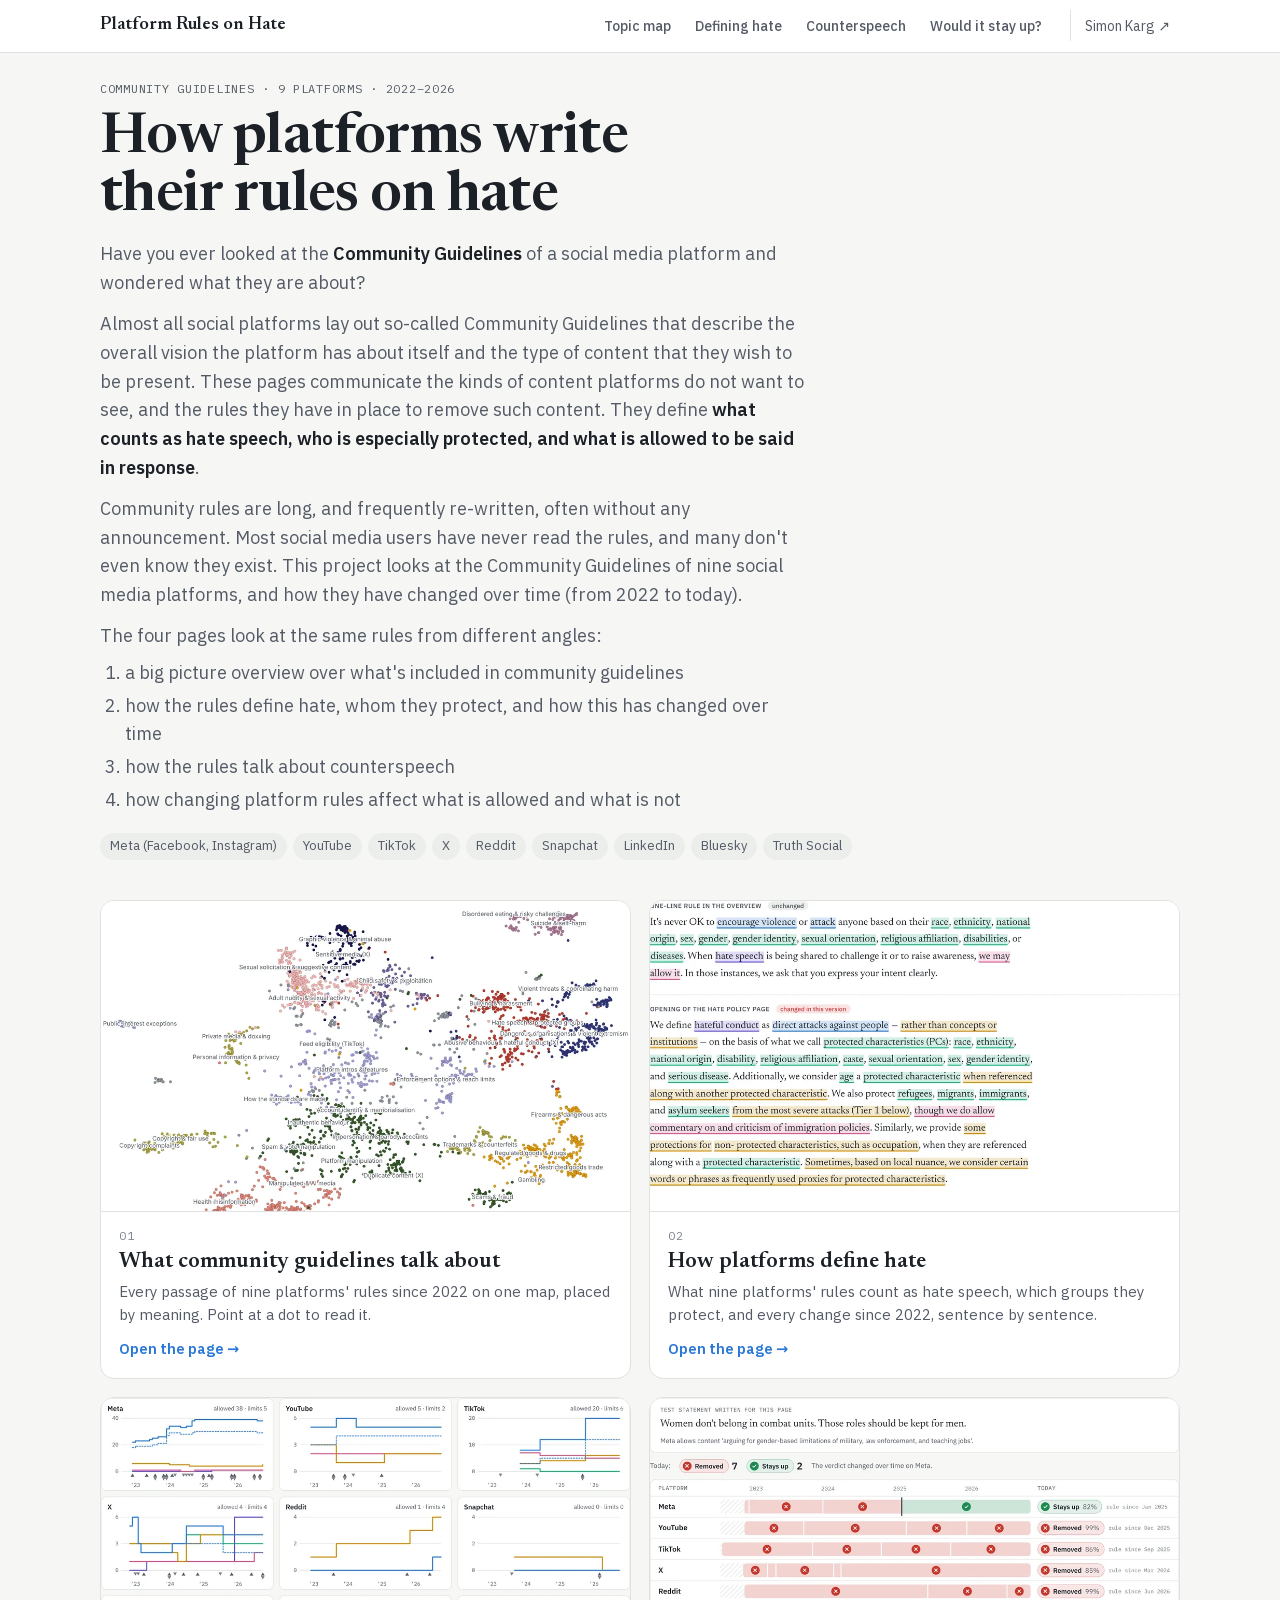
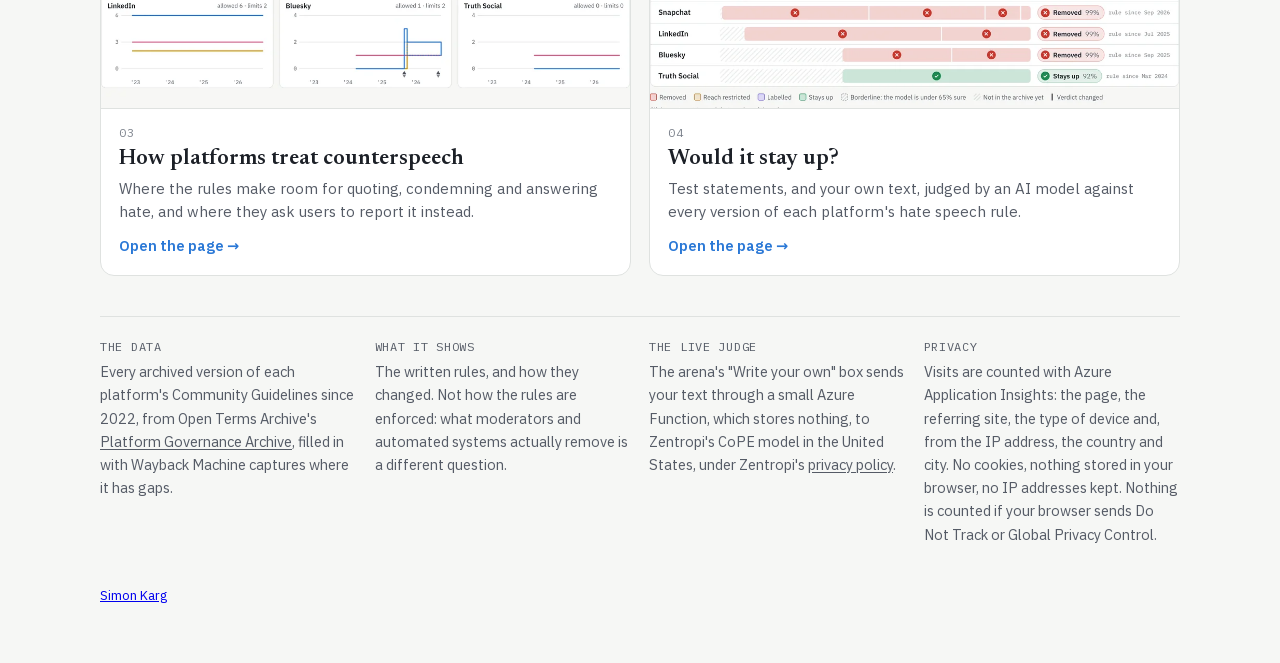
==== commit 372fbc04: "add topic map page" ====
--- a/index.html
+++ b/index.html
@@ -3,12 +3,12 @@
 <meta http-equiv="Content-Security-Policy" content="default-src 'self'; script-src 'self' 'sha256-sLiw4/C35bTuMMuhP58GywXRxWjBoM6W788Akjv48aw='; style-src 'self' 'unsafe-inline'; img-src 'self' data:; font-src 'self'; connect-src 'self' https://pp-arena-judge-sk.azurewebsites.net https://swedencentral-0.in.applicationinsights.azure.com; base-uri 'none'; form-action 'self'; object-src 'none'">
 <meta name="viewport" content="width=device-width, initial-scale=1, viewport-fit=cover">
 <title>Platform Rules on Hate</title>
-<meta name="description" content="How nine social media platforms write, and rewrite, their rules on hate speech: definitions, counterspeech, and what an AI model makes of every version since 2022.">
+<meta name="description" content="How nine social media platforms write, and rewrite, their rules: what they talk about, how they define hate, how they treat counterspeech, and what an AI model makes of every version since 2022.">
 <link rel="canonical" href="https://simonkarg.github.io/platform-rules-on-hate/">
 <meta property="og:type" content="website">
 <meta property="og:site_name" content="Platform Rules on Hate">
 <meta property="og:title" content="Platform Rules on Hate">
-<meta property="og:description" content="How nine social media platforms write, and rewrite, their rules on hate speech: definitions, counterspeech, and what an AI model makes of every version since 2022.">
+<meta property="og:description" content="How nine social media platforms write, and rewrite, their rules: what they talk about, how they define hate, how they treat counterspeech, and what an AI model makes of every version since 2022.">
 <meta property="og:url" content="https://simonkarg.github.io/platform-rules-on-hate/">
 <meta property="og:image" content="https://simonkarg.github.io/platform-rules-on-hate/img/og-index.jpg">
 <meta property="og:image:width" content="1200">
@@ -35,7 +35,7 @@
 .intro strong { color: var(--ink); font-weight: 600; }
 .platforms { display: flex; flex-wrap: wrap; gap: 6px; margin-top: 4px; }
 .platforms span { font-size: 13px; padding: 3px 10px; border-radius: 999px; background: var(--chip); color: var(--ink-2); }
-.cards { display: grid; grid-template-columns: repeat(3, minmax(0, 1fr)); gap: 18px; }
+.cards { display: grid; grid-template-columns: repeat(2, minmax(0, 1fr)); gap: 18px; }
 @media (max-width: 900px) { .cards { grid-template-columns: minmax(0, 1fr); max-width: 620px; } }
 a.card { display: grid; grid-template-rows: auto 1fr; background: var(--sheet); border: 1px solid var(--rule); border-radius: 14px;
   overflow: hidden; color: inherit; text-decoration: none; transition: border-color .15s, transform .15s, box-shadow .15s; }
@@ -75,11 +75,13 @@
   padding-top: 8px; padding-bottom: 6px; margin-top: 8px; margin-bottom: 8px; font-weight: 400; }
 .pp-nav .pp-links a[aria-current="page"] { color: var(--n-on); border-bottom-color: var(--n-on); }
 .pp-nav a:focus-visible { outline: 2px solid #2a78d6; outline-offset: -2px; }
+.pp-nav .pp-short { display: none; }
 @media (max-width: 640px) {
   .pp-nav .pp-in { flex-wrap: wrap; gap: 0; padding-top: 10px; }
   .pp-nav .pp-home { width: 100%; font-size: 16px; }
   .pp-nav .pp-links { margin: 0 -10px; }
   .pp-nav .pp-links a { padding: 10px 10px 9px; font-size: 13.5px; }
+  .pp-nav .pp-long { display: none; } .pp-nav .pp-short { display: inline; }
   .pp-nav .pp-in { position: relative; }
   .pp-nav .pp-links a.pp-me { position: absolute; top: 10px; right: max(16px, env(safe-area-inset-right, 0px));
     margin: 0; padding: 2px 0; border: 0; font-size: 13px; }
@@ -89,7 +91,7 @@
 @media (prefers-color-scheme: dark) { .pp-privacy { color: #8f95a0; } }
 </style>
 </head><body>
-<nav class="pp-nav" aria-label="Site"><div class="pp-in"><a class="pp-home" href="./" aria-current="page">Platform Rules on Hate</a><div class="pp-links"><a href="hate_definitions.html">Defining hate</a><a href="counterspeech.html">Counterspeech</a><a href="arena.html">Would it stay up?</a><a class="pp-me" href="https://simonkarg.github.io/">Simon Karg ↗</a></div></div></nav>
+<nav class="pp-nav" aria-label="Site"><div class="pp-in"><a class="pp-home" href="./" aria-current="page">Platform Rules on Hate</a><div class="pp-links"><a href="topic_map.html" aria-label="Topic map"><span class="pp-long">Topic map</span><span class="pp-short" aria-hidden="true">Map</span></a><a href="hate_definitions.html" aria-label="Defining hate">Defining hate</a><a href="counterspeech.html" aria-label="Counterspeech">Counterspeech</a><a href="arena.html" aria-label="Would it stay up?"><span class="pp-long">Would it stay up?</span><span class="pp-short" aria-hidden="true">Stay up?</span></a><a class="pp-me" href="https://simonkarg.github.io/">Simon Karg ↗</a></div></div></nav>
 <main>
 <header class="hero">
   <div class="eyebrow">Community Guidelines · 9 platforms · 2022⁠–⁠2026</div>
@@ -118,16 +120,17 @@
 
 </p>
 <p>
-     The three pages look at the same rules from three angles:
+     The four pages look at the same rules from different angles:
 </p>
 <ol>
+     <li>a big picture overview over what's included in community guidelines</li>
      <li>how the rules define hate, whom they protect, and how this has changed over time</li>
      <li>how the rules talk about counterspeech</li>
      <li>how changing platform rules affect what is allowed and what is not</li>
 </ol></div>
   <div class="platforms" aria-label="Platforms"><span>Meta (Facebook, Instagram)</span><span>YouTube</span><span>TikTok</span><span>X</span><span>Reddit</span><span>Snapchat</span><span>LinkedIn</span><span>Bluesky</span><span>Truth Social</span></div>
 </header>
-<nav class="cards" aria-label="The three pages"><a class="card" href="hate_definitions.html"><div class="shot"><picture><source srcset="img/hate_definitions-dark.webp" media="(prefers-color-scheme: dark)"><img src="img/hate_definitions-light.webp" alt="Preview of How platforms define hate" loading="lazy" width="1020" height="600"></picture></div><div class="ct"><span class="n">01</span><b>How platforms define hate</b><span>What nine platforms&#x27; rules count as hate speech, which groups they protect, and every change since 2022, sentence by sentence.</span><span class="go">Open the page →</span></div></a><a class="card" href="counterspeech.html"><div class="shot"><picture><source srcset="img/counterspeech-dark.webp" media="(prefers-color-scheme: dark)"><img src="img/counterspeech-light.webp" alt="Preview of How platforms treat counterspeech" loading="lazy" width="1020" height="600"></picture></div><div class="ct"><span class="n">02</span><b>How platforms treat counterspeech</b><span>Where the rules make room for quoting, condemning and answering hate, and where they ask users to report it instead.</span><span class="go">Open the page →</span></div></a><a class="card" href="arena.html"><div class="shot"><picture><source srcset="img/arena-dark.webp" media="(prefers-color-scheme: dark)"><img src="img/arena-light.webp" alt="Preview of Would it stay up?" loading="lazy" width="1020" height="600"></picture></div><div class="ct"><span class="n">03</span><b>Would it stay up?</b><span>Test statements, and your own text, judged by an AI model against every version of each platform&#x27;s hate speech rule.</span><span class="go">Open the page →</span></div></a></nav>
+<nav class="cards" aria-label="The three pages"><a class="card" href="topic_map.html"><div class="shot"><picture><source srcset="img/topic_map-dark.webp" media="(prefers-color-scheme: dark)"><img src="img/topic_map-light.webp" alt="Preview of What community guidelines talk about" loading="lazy" width="1020" height="600"></picture></div><div class="ct"><span class="n">01</span><b>What community guidelines talk about</b><span>Every passage of nine platforms&#x27; rules since 2022 on one map, placed by meaning. Point at a dot to read it.</span><span class="go">Open the page →</span></div></a><a class="card" href="hate_definitions.html"><div class="shot"><picture><source srcset="img/hate_definitions-dark.webp" media="(prefers-color-scheme: dark)"><img src="img/hate_definitions-light.webp" alt="Preview of How platforms define hate" loading="lazy" width="1020" height="600"></picture></div><div class="ct"><span class="n">02</span><b>How platforms define hate</b><span>What nine platforms&#x27; rules count as hate speech, which groups they protect, and every change since 2022, sentence by sentence.</span><span class="go">Open the page →</span></div></a><a class="card" href="counterspeech.html"><div class="shot"><picture><source srcset="img/counterspeech-dark.webp" media="(prefers-color-scheme: dark)"><img src="img/counterspeech-light.webp" alt="Preview of How platforms treat counterspeech" loading="lazy" width="1020" height="600"></picture></div><div class="ct"><span class="n">03</span><b>How platforms treat counterspeech</b><span>Where the rules make room for quoting, condemning and answering hate, and where they ask users to report it instead.</span><span class="go">Open the page →</span></div></a><a class="card" href="arena.html"><div class="shot"><picture><source srcset="img/arena-dark.webp" media="(prefers-color-scheme: dark)"><img src="img/arena-light.webp" alt="Preview of Would it stay up?" loading="lazy" width="1020" height="600"></picture></div><div class="ct"><span class="n">04</span><b>Would it stay up?</b><span>Test statements, and your own text, judged by an AI model against every version of each platform&#x27;s hate speech rule.</span><span class="go">Open the page →</span></div></a></nav>
 <section class="about">
   <div><h2>The data</h2><p>Every archived version of each platform's Community Guidelines since 2022, from Open Terms Archive's
   <a href="https://github.com/OpenTermsArchive/pga-versions">Platform Governance Archive</a>, filled in with Wayback Machine captures where it has gaps.</p></div>
